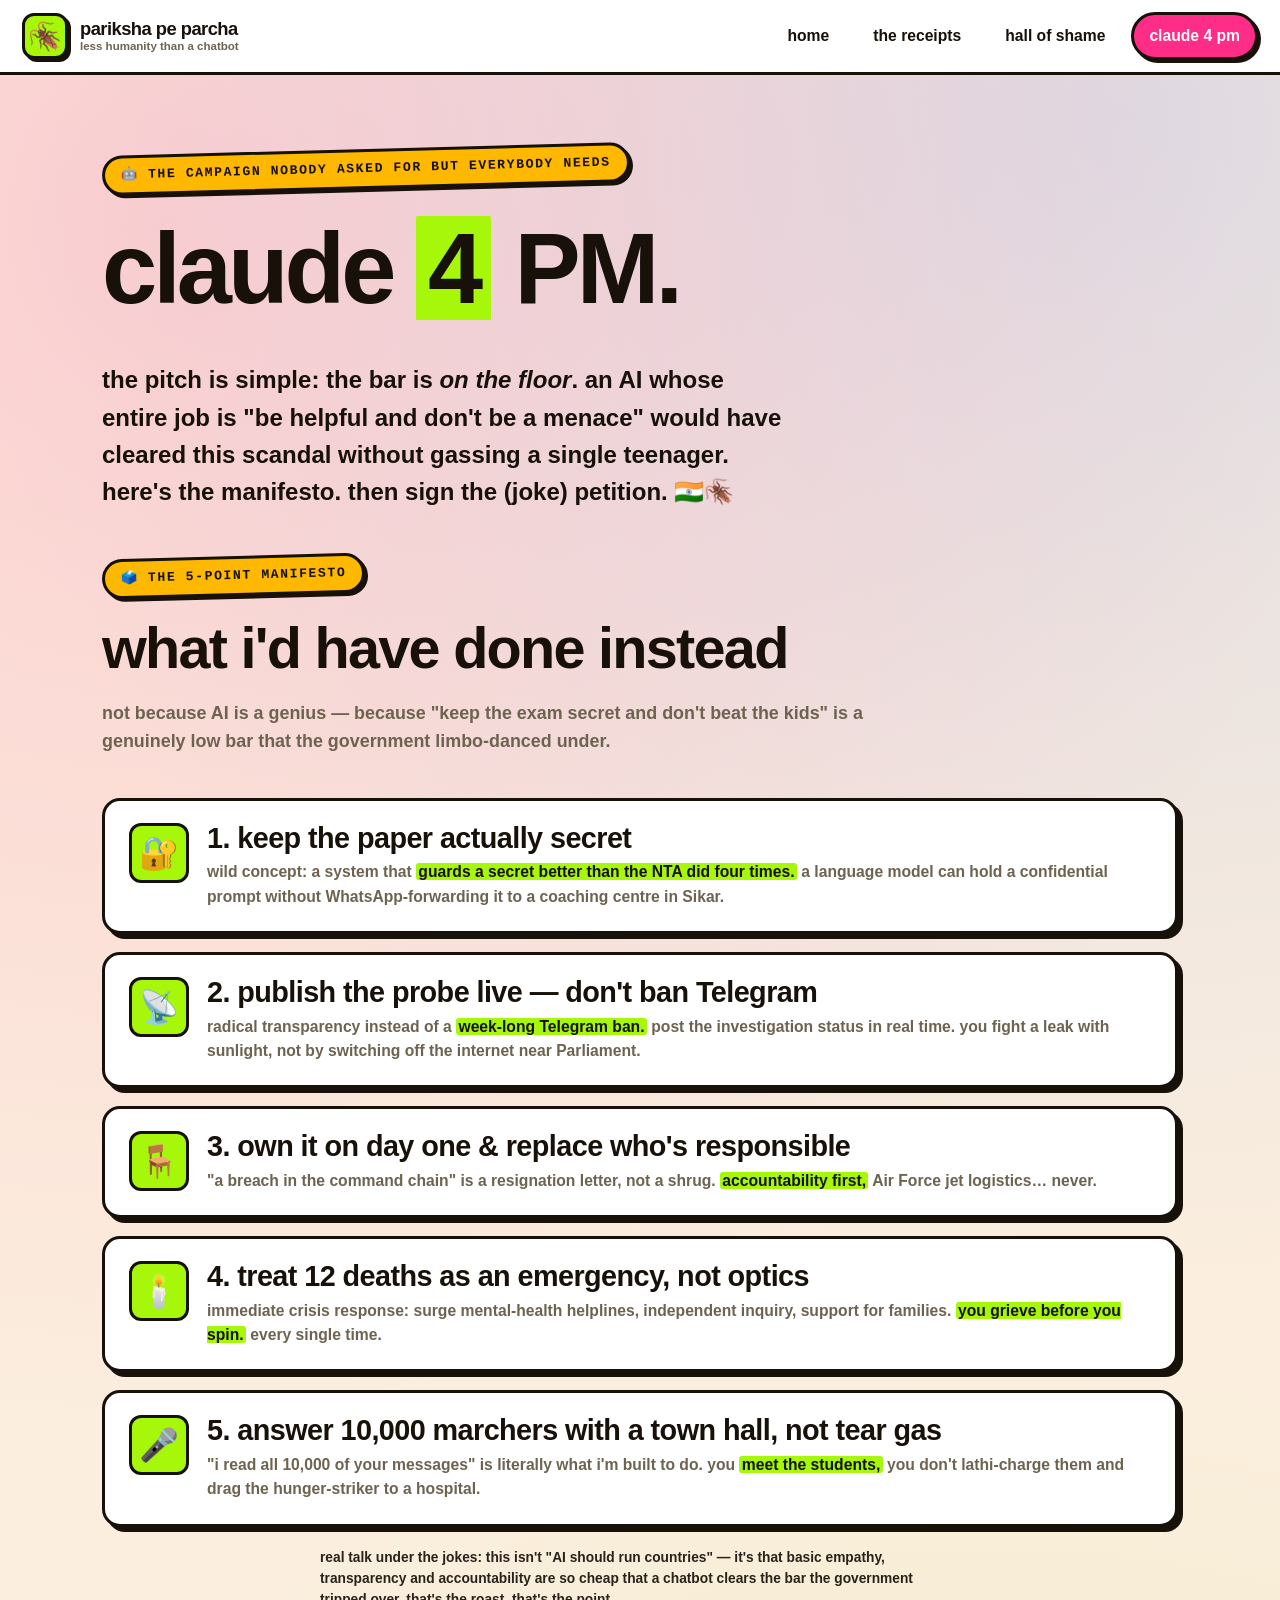
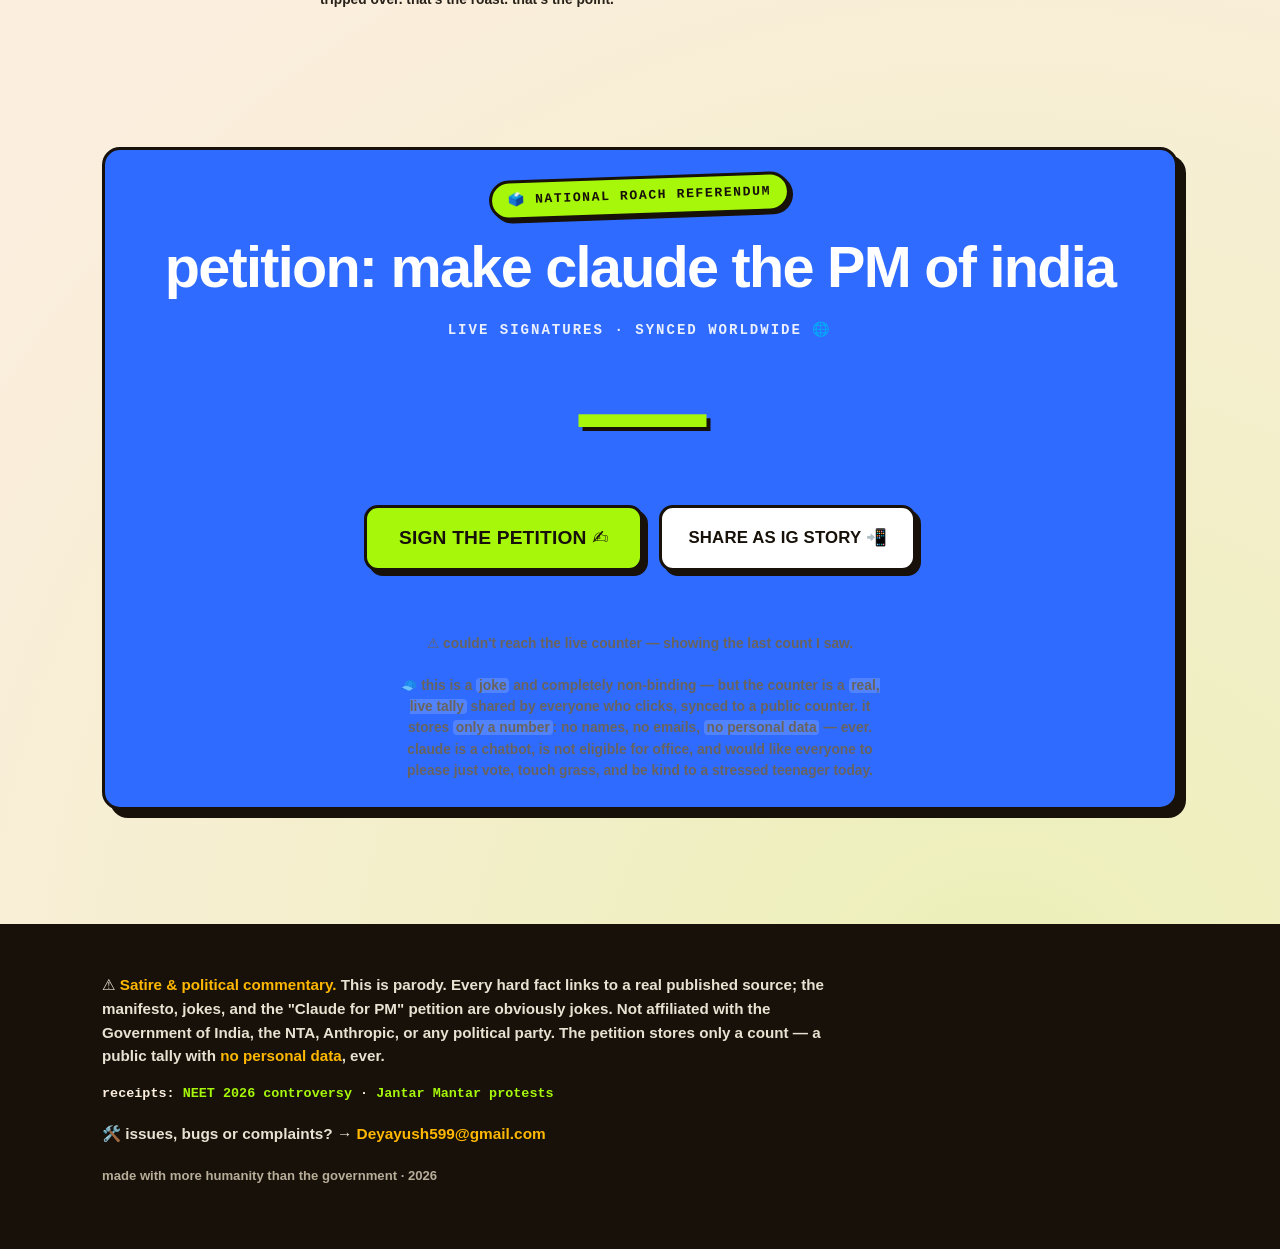
==== claude-pm.html @ 8387ddcd "pariksha pe parcha — NEET 2026 satire site Gen-Z satire on the 2026 NEET paper-leak scandal & Jantar" ====
<!DOCTYPE html>
<html lang="en">
<head>
  <meta charset="UTF-8" />
  <meta name="viewport" content="width=device-width, initial-scale=1" />
  <meta http-equiv="Content-Security-Policy" content="default-src 'self'; script-src 'self'; style-src 'self' 'unsafe-inline'; img-src 'self' data: https://i.ytimg.com; frame-src https://www.youtube-nocookie.com https://www.youtube.com; connect-src https://abacus.jasoncameron.dev; font-src 'self'; base-uri 'self'; form-action 'self'; object-src 'none'" />
  <meta name="referrer" content="strict-origin-when-cross-origin" />
  <title>claude for PM 🤖🇮🇳 — the (joke) petition</title>
  <meta name="description" content="What an AI would've done instead — and a joke petition to elect a chatbot PM. 100% client-side, collects no data." />
  <link rel="stylesheet" href="css/style.css" />
  <link rel="icon" href="data:image/svg+xml,<svg xmlns='http://www.w3.org/2000/svg' viewBox='0 0 100 100'><text y='.9em' font-size='90'>🪳</text></svg>" />
</head>
<body>
  <a class="skip" href="#main">skip to content</a>

  <header class="nav">
    <a class="brand" href="index.html">
      <span class="roach" data-roach-trigger title="do not click. or do.">🪳</span>
      <span><b>pariksha pe parcha</b><br><small>less humanity than a chatbot</small></span>
    </a>
    <button class="burger" aria-label="Toggle menu" aria-expanded="false" aria-controls="navlinks">
      <span></span><span></span><span></span>
    </button>
    <nav id="navlinks" class="navlinks" aria-label="Primary">
      <a href="index.html">home</a>
      <a href="timeline.html">the receipts</a>
      <a href="crimes.html">hall of shame</a>
      <a href="claude-pm.html" aria-current="page">claude 4 pm</a>
    </nav>
  </header>

  <main id="main">
    <section class="hero" style="padding-bottom:20px">
      <div class="wrap">
        <span class="eyebrow">🤖 the campaign nobody asked for but everybody needs</span>
        <h1>claude <span class="hl">4</span> PM.</h1>
        <p class="lede">
          the pitch is simple: the bar is <em>on the floor</em>. an AI whose entire job is "be helpful and
          don't be a menace" would have cleared this scandal without gassing a single teenager.
          here's the manifesto. then sign the (joke) petition. 🇮🇳🪳
        </p>
      </div>
    </section>

    <!-- ===== MANIFESTO ===== -->
    <section aria-label="What an AI would have done" style="padding-top:10px">
      <div class="wrap">
        <div class="section-head">
          <span class="eyebrow">🗳️ the 5-point manifesto</span>
          <h2>what i'd have done instead</h2>
          <p>not because AI is a genius — because "keep the exam secret and don't beat the kids" is a genuinely low bar that the government limbo-danced under.</p>
        </div>
        <div class="manifesto">
          <div class="promise">
            <div class="k">🔐</div>
            <div>
              <h3>1. keep the paper actually secret</h3>
              <p class="g">wild concept: a system that <b>guards a secret better than the NTA did four times.</b> a language model can hold a confidential prompt without WhatsApp-forwarding it to a coaching centre in Sikar.</p>
            </div>
          </div>
          <div class="promise">
            <div class="k">📡</div>
            <div>
              <h3>2. publish the probe live — don't ban Telegram</h3>
              <p class="g">radical transparency instead of a <b>week-long Telegram ban.</b> post the investigation status in real time. you fight a leak with sunlight, not by switching off the internet near Parliament.</p>
            </div>
          </div>
          <div class="promise">
            <div class="k">🪑</div>
            <div>
              <h3>3. own it on day one &amp; replace who's responsible</h3>
              <p class="g">"a breach in the command chain" is a resignation letter, not a shrug. <b>accountability first,</b> Air Force jet logistics… never.</p>
            </div>
          </div>
          <div class="promise">
            <div class="k">🕯️</div>
            <div>
              <h3>4. treat 12 deaths as an emergency, not optics</h3>
              <p class="g">immediate crisis response: surge mental-health helplines, independent inquiry, support for families. <b>you grieve before you spin.</b> every single time.</p>
            </div>
          </div>
          <div class="promise">
            <div class="k">🎤</div>
            <div>
              <h3>5. answer 10,000 marchers with a town hall, not tear gas</h3>
              <p class="g">"i read all 10,000 of your messages" is literally what i'm built to do. you <b>meet the students,</b> you don't lathi-charge them and drag the hunger-striker to a hospital.</p>
            </div>
          </div>
        </div>
        <p class="joke-note" style="max-width:640px">
          real talk under the jokes: this isn't "AI should run countries" — it's that basic empathy,
          transparency and accountability are so cheap that a chatbot clears the bar the government tripped over.
          that's the roast. that's the point.
        </p>
      </div>
    </section>

    <!-- ===== JOKE PETITION ===== -->
    <section aria-label="Joke petition">
      <div class="wrap">
        <div class="card petition">
          <span class="eyebrow">🗳️ national roach referendum</span>
          <h2>petition: make claude the PM of india</h2>
          <div class="counter-lbl">live signatures · synced worldwide 🌐</div>
          <div class="counter" id="counter" aria-live="polite">…</div>
          <div class="btn-row" style="justify-content:center">
            <button class="btn" id="sign-btn">sign the petition ✍️</button>
            <button class="btn ghost" id="share-btn">share as IG story 📲</button>
          </div>
          <p class="you-are" id="you-are" aria-live="polite"></p>
          <p id="petition-status" class="joke-note" role="status"></p>
          <p class="joke-note">
            🧢 this is a <b>joke</b> and completely non-binding — but the counter is a <b>real, live tally</b>
            shared by everyone who clicks, synced to a public counter. it stores <b>only a number</b>:
            no names, no emails, <b>no personal data</b> — ever. claude is a chatbot, is not eligible for
            office, and would like everyone to please just vote, touch grass, and be kind to a stressed
            teenager today.
          </p>
        </div>
      </div>
    </section>
  </main>

  <footer class="footer">
    <div class="wrap">
      <p class="disclaimer">
        ⚠️ <b>Satire &amp; political commentary.</b> This is parody. Every hard fact links to a real
        published source; the manifesto, jokes, and the "Claude for PM" petition are obviously jokes.
        Not affiliated with the Government of India, the NTA, Anthropic, or any political party. The
        petition stores only a count — a public tally with <b>no personal data</b>, ever.
      </p>
      <p class="sources">
        receipts:
        <a href="https://en.wikipedia.org/wiki/2026_NEET_controversy" target="_blank" rel="noopener">NEET 2026 controversy</a> ·
        <a href="https://en.wikipedia.org/wiki/2026_Delhi_Jantar_Mantar_protests" target="_blank" rel="noopener">Jantar Mantar protests</a>
      </p>
      <p class="contact">🛠️ issues, bugs or complaints? → <a href="mailto:Deyayush599@gmail.com">Deyayush599@gmail.com</a></p>
      <p class="madeby">made with more humanity than the government · 2026</p>
    </div>
  </footer>

  <script src="js/main.js"></script>
  <script src="js/petition.js"></script>
</body>
</html>
---- css/style.css ----
/* ===========================================================================
   "pariksha pe parcha" — NEO-BRUTALIST POP theme
   Bright, chunky, flashy. Hard offset shadows, thick borders, pressable UX,
   loud color, strict type hierarchy. Mobile-first. No external assets.
   NB: SVG illustrations reference --lime/--pink/--red/--amber — keep them vivid.
   =========================================================================== */

:root {
  /* surfaces */
  --bg:      #fbeede;     /* warm cream canvas */
  --bg-soft: #fff7ea;
  --paper:   #ffffff;     /* card surface */
  --ink:     #17110a;     /* near-black — text + borders */
  --muted:   #6d6350;     /* muted warm grey (page text only) */
  --line:    #17110a;

  /* pop accents (also used inside inline SVGs) */
  --lime:    #a6f70a;
  --lime-dim:#7bc400;
  --pink:    #ff2d87;
  --red:     #ff4d4d;
  --amber:   #ffb800;
  --blue:    #2f6bff;
  --purple:  #8b3dff;
  --cyan:    #00d6bd;
  --blood:   #9e0511;   /* bloodbath red — hero accent for Jantar Mantar */

  /* legacy names kept so nothing references undefined vars */
  --bg-2:    #ffffff;
  --bg-3:    #f3ead6;

  /* brutalist hard shadows */
  --sh-sm: 3px 3px 0 var(--ink);
  --sh:    5px 5px 0 var(--ink);
  --sh-lg: 8px 8px 0 var(--ink);

  --radius: 18px;
  --maxw: 1120px;
  --bw: 3px;                 /* border weight */
  --mono: ui-monospace, "SFMono-Regular", "Cascadia Code", Menlo, Consolas, monospace;
  --sans: "Helvetica Neue", Helvetica, Arial, system-ui, -apple-system, "Segoe UI", Roboto, sans-serif;
  --display: "Arial Black", "Helvetica Neue", Helvetica, Arial, system-ui, sans-serif;
}

* { box-sizing: border-box; }
html { -webkit-text-size-adjust: 100%; scroll-behavior: smooth; }

body {
  margin: 0;
  background: var(--bg);
  color: var(--ink);
  font-family: var(--sans);
  font-size: 18px;
  line-height: 1.55;
  overflow-x: hidden;
  -webkit-font-smoothing: antialiased;
  background-image:
    radial-gradient(circle at 12% 8%, color-mix(in srgb, var(--pink) 16%, transparent), transparent 42%),
    radial-gradient(circle at 88% 4%, color-mix(in srgb, var(--blue) 14%, transparent), transparent 40%),
    radial-gradient(circle at 78% 92%, color-mix(in srgb, var(--lime) 18%, transparent), transparent 45%);
}

img, svg { max-width: 100%; height: auto; }
a { color: var(--ink); text-decoration: none; font-weight: 700; }
a:hover { text-decoration: underline; text-decoration-thickness: 3px; }
:focus-visible { outline: 4px solid var(--blue); outline-offset: 3px; border-radius: 6px; }

.wrap { width: 100%; max-width: var(--maxw); margin-inline: auto; padding-inline: 22px; }

.skip { position: absolute; left: -999px; top: 0; z-index: 1000; background: var(--ink); color: #fff; padding: 12px 18px; font-weight: 900; border-radius: 0 0 12px 0; }
.skip:focus { left: 0; top: 0; }

/* ---------- TYPE HIERARCHY -------------------------------------------- */
h1, h2, h3, h4 { font-family: var(--display); line-height: 1.1; letter-spacing: -0.02em; margin: 0 0 .35em; text-transform: none; }
h1 { font-size: clamp(2.9rem, 9.5vw, 6.2rem); font-weight: 900; letter-spacing: -0.04em; }
h2 { font-size: clamp(2rem, 5.5vw, 3.6rem); font-weight: 900; letter-spacing: -0.03em; }
h3 { font-size: clamp(1.3rem, 3.2vw, 1.8rem); font-weight: 900; }
p  { margin: 0 0 1rem; }

.eyebrow {
  display: inline-block; font-family: var(--mono); font-size: .82rem; font-weight: 700;
  text-transform: uppercase; letter-spacing: .12em; color: var(--ink);
  background: var(--amber); border: var(--bw) solid var(--ink); border-radius: 999px;
  padding: 7px 16px; margin-bottom: 20px; box-shadow: var(--sh-sm); transform: rotate(-1.5deg);
}

/* highlighter-marker accents — background bounded to ~text height so it never
   bleeds onto the lines above/below, even with tight heading line-heights */
.hl, .hl-pink, .hl-red, .hl-blood {
  color: var(--ink); font-weight: 900; padding: 0 .12em; border-radius: 6px;
  background-repeat: no-repeat; background-position: 0 50%; background-size: 100% 1.05em;
  box-decoration-break: clone; -webkit-box-decoration-break: clone;
}
.hl { background-image: linear-gradient(var(--lime), var(--lime)); }
.hl-pink { background-image: linear-gradient(var(--pink), var(--pink)); color: #fff; }
.hl-red { background-image: linear-gradient(var(--red), var(--red)); color: #fff; }
.hl-blood { background-image: linear-gradient(var(--blood), var(--blood)); color: #fff; text-shadow: 0 1px 0 rgba(0,0,0,.35); }
.strike { text-decoration: line-through; text-decoration-color: var(--red); text-decoration-thickness: 4px; }

/* ---------- NAV ------------------------------------------------------- */
.nav {
  position: sticky; top: 0; z-index: 100;
  display: flex; align-items: center; justify-content: space-between; gap: 14px;
  padding: 12px 22px; background: var(--paper); border-bottom: var(--bw) solid var(--ink);
}
.brand { display: flex; align-items: center; gap: 12px; color: var(--ink); line-height: 1; }
.brand:hover { text-decoration: none; }
.brand .roach {
  font-size: 1.7rem; display: inline-grid; place-items: center; width: 46px; height: 46px;
  background: var(--lime); border: var(--bw) solid var(--ink); border-radius: 12px;
  box-shadow: var(--sh-sm); cursor: pointer; transition: transform .12s;
}
.brand .roach:hover { transform: rotate(-8deg) scale(1.08); }
.brand b { font-family: var(--display); font-size: 1.15rem; font-weight: 900; letter-spacing: -0.03em; }
.brand small { display: block; font-size: .72rem; color: var(--muted); font-weight: 700; margin-top: 2px; }

.navlinks { display: flex; gap: 8px; align-items: center; }
.navlinks a {
  color: var(--ink); font-weight: 800; font-size: .98rem; padding: 9px 15px; border-radius: 999px;
  border: var(--bw) solid transparent; transition: transform .1s;
}
.navlinks a:hover { text-decoration: none; border-color: var(--ink); background: var(--bg-soft); transform: translateY(-2px); }
.navlinks a[aria-current="page"] { background: var(--pink); color: #fff; border-color: var(--ink); box-shadow: var(--sh-sm); }

.burger {
  display: none; width: 50px; height: 50px; border: var(--bw) solid var(--ink); border-radius: 12px;
  background: var(--amber); cursor: pointer; padding: 0; flex-direction: column; gap: 5px;
  align-items: center; justify-content: center; box-shadow: var(--sh-sm);
}
.burger span { display: block; width: 24px; height: 3px; background: var(--ink); border-radius: 2px; }

@media (max-width: 820px) {
  .burger { display: flex; }
  .navlinks {
    position: fixed; inset: 76px 12px auto 12px; flex-direction: column; gap: 10px; align-items: stretch;
    background: var(--paper); border: var(--bw) solid var(--ink); border-radius: var(--radius);
    box-shadow: var(--sh-lg); padding: 12px; max-height: 0; overflow: hidden; opacity: 0;
    transition: max-height .28s ease, opacity .2s ease, padding .2s ease; padding-block: 0;
  }
  .navlinks.open { max-height: 380px; opacity: 1; padding-block: 12px; }
  .navlinks a { padding: 14px 18px; border: var(--bw) solid var(--ink); background: var(--bg-soft); text-align: center; }
  .navlinks a[aria-current="page"] { background: var(--pink); color: #fff; }
}

/* ---------- BUTTONS (chunky, pressable, sized by hierarchy) ----------- */
.btn {
  display: inline-flex; align-items: center; gap: 10px; cursor: pointer;
  font-family: var(--sans); font-weight: 900; font-size: 1.05rem; line-height: 1;
  padding: 17px 26px; border-radius: 14px; border: var(--bw) solid var(--ink);
  background: var(--lime); color: var(--ink); text-decoration: none;
  box-shadow: var(--sh); transition: transform .1s ease, box-shadow .1s ease, background .2s;
  min-height: 54px; text-transform: uppercase; letter-spacing: .01em;
}
.btn:hover { text-decoration: none; transform: translate(-2px, -2px); box-shadow: var(--sh-lg); }
.btn:active { transform: translate(3px, 3px); box-shadow: var(--sh-sm); }
.btn.ghost { background: var(--paper); }
.btn.pink  { background: var(--pink); color: #fff; }
.btn.blue  { background: var(--blue); color: #fff; }
.btn:disabled { opacity: .55; cursor: default; transform: none; box-shadow: var(--sh-sm); }

.btn-row { display: flex; flex-wrap: wrap; gap: 16px; margin-top: 30px; align-items: stretch; }
/* size hierarchy: the first CTA in a row is the loud primary */
.btn-row .btn:first-child { font-size: 1.2rem; padding: 20px 32px; min-height: 62px; }

/* ---------- SECTIONS -------------------------------------------------- */
section { padding: 68px 0; position: relative; }
.section-head { max-width: 780px; margin-bottom: 42px; }
.section-head p { color: var(--muted); font-size: 1.12rem; font-weight: 600; }

/* ---------- HERO ------------------------------------------------------ */
.hero { padding: 74px 0 46px; }
.hero h1 { text-wrap: balance; line-height: 1.18; }
.hero .lede { font-size: clamp(1.1rem, 2.6vw, 1.5rem); color: var(--ink); max-width: 680px; margin-top: 12px; font-weight: 600; }
.tm { font-size: .5em; vertical-align: super; color: var(--muted); }

/* ---------- STAT COUNTERS (each a colored sticker) -------------------- */
.stats { display: grid; grid-template-columns: repeat(3, 1fr); gap: 18px; margin-top: 48px; }
.stat {
  background: var(--paper); border: var(--bw) solid var(--ink); border-radius: var(--radius);
  padding: 24px 20px; box-shadow: var(--sh); transition: transform .12s, box-shadow .12s;
}
.stat:hover { transform: translate(-3px, -3px); box-shadow: var(--sh-lg); }
.stat .num { font-family: var(--display); font-size: clamp(2.2rem, 6.5vw, 3.4rem); font-weight: 900; line-height: 1; font-variant-numeric: tabular-nums; letter-spacing: -0.03em; }
.stat .lbl { color: var(--muted); font-size: .92rem; margin-top: 10px; font-weight: 700; }
.stats .stat:nth-child(1) { box-shadow: var(--sh), 9px 9px 0 var(--blue); }
.stats .stat:nth-child(1) .num { color: var(--blue); }
.stats .stat:nth-child(2) .num,
.stats .stat:nth-child(3) .num,
.stats .stat:nth-child(4) .num,
.stats .stat:nth-child(6) .num { color: var(--red); }
.stats .stat:nth-child(5) .num { color: var(--lime-dim); }
@media (max-width: 640px) { .stats { grid-template-columns: repeat(2, 1fr); } }

/* ---------- CARD GRIDS ------------------------------------------------ */
.grid { display: grid; gap: 20px; }
.grid.cols-2 { grid-template-columns: repeat(2, 1fr); }
.grid.cols-3 { grid-template-columns: repeat(3, 1fr); }
@media (max-width: 820px) { .grid.cols-2, .grid.cols-3 { grid-template-columns: 1fr; } }

.card {
  background: var(--paper); border: var(--bw) solid var(--ink); border-radius: var(--radius);
  padding: 26px; box-shadow: var(--sh); transition: transform .12s, box-shadow .12s;
}
a.card, .card[href] { display: block; }
.card:hover { transform: translate(-3px, -3px); box-shadow: var(--sh-lg); }
.card h3 { margin-bottom: 10px; }
.card p { color: var(--muted); font-weight: 600; }

.tldr {
  background: var(--amber); border: var(--bw) solid var(--ink); border-radius: var(--radius);
  padding: 30px; box-shadow: var(--sh-lg);
}
.tldr p { margin: 0; font-size: 1.18rem; font-weight: 700; color: var(--ink); }
.tldr b:not([class]) { background: #fff; padding: 0 .15em; border-radius: 4px; }
/* date chips inside the tl;dr so the timeline reads clearly */
.tldr .d { font-family: var(--mono); font-weight: 800; background: var(--ink); color: #fff; padding: 2px 9px; border-radius: 999px; white-space: nowrap; font-size: .82em; }

/* ---------- CRIME CARDS ----------------------------------------------- */
.crime {
  position: relative; background: var(--paper); border: var(--bw) solid var(--ink);
  border-radius: var(--radius); padding: 28px; overflow: hidden; box-shadow: var(--sh);
  transition: transform .12s, box-shadow .12s;
}
.crime:hover { transform: translate(-3px, -3px); box-shadow: var(--sh-lg); }
.crime::before {
  content: attr(data-n); position: absolute; right: 10px; top: -22px;
  font-family: var(--display); font-size: 8rem; font-weight: 900; color: var(--bg-3);
  line-height: 1; z-index: 0; pointer-events: none;
}
.crime > * { position: relative; z-index: 1; }
.crime .roast { font-family: var(--display); font-size: 1.45rem; font-weight: 900; margin: 0 0 12px; line-height: 1.05; }
.crime p { color: var(--ink); font-weight: 600; }
.crime .fact {
  font-family: var(--mono); font-size: .92rem; color: var(--ink);
  background: var(--lime); border: var(--bw) solid var(--ink); border-radius: 12px;
  padding: 14px 16px; margin: 14px 0; font-weight: 600;
}
.crime .fact b { background: #fff; padding: 0 .15em; border-radius: 3px; }
.receipt-link {
  display: inline-block; font-family: var(--mono); font-size: .84rem; font-weight: 800;
  background: var(--ink); color: #fff; padding: 8px 14px; border-radius: 999px; margin-top: 6px;
}
.receipt-link:hover { background: var(--blue); text-decoration: none; }
.sev { display: flex; align-items: center; gap: 8px; margin-top: 14px; font-size: .86rem; color: var(--muted); font-weight: 700; }
.sev .dots { letter-spacing: 2px; color: var(--red); font-size: 1rem; }

/* ---------- TIMELINE (native <details>) ------------------------------- */
.timeline { list-style: none; margin: 0; padding: 0; position: relative; }
.timeline::before { content: ""; position: absolute; left: 19px; top: 10px; bottom: 10px; width: 4px; background: var(--ink); border-radius: 2px; }
.tnode { position: relative; padding: 0 0 22px 56px; }
.tnode::before {
  content: ""; position: absolute; left: 9px; top: 22px; width: 22px; height: 22px; border-radius: 50%;
  background: var(--lime); border: var(--bw) solid var(--ink); z-index: 1;
}
.tnode.bad::before { background: var(--red); }
.tnode details {
  background: var(--paper); border: var(--bw) solid var(--ink); border-radius: var(--radius);
  overflow: hidden; box-shadow: var(--sh); transition: transform .12s, box-shadow .12s;
}
.tnode details:hover { transform: translate(-2px, -2px); box-shadow: var(--sh-lg); }
.tnode summary { cursor: pointer; list-style: none; padding: 18px 20px; display: flex; gap: 14px; align-items: center; flex-wrap: wrap; }
.tnode summary::-webkit-details-marker { display: none; }
.tnode .date { font-family: var(--mono); font-size: .82rem; color: #fff; background: var(--ink); padding: 5px 12px; border-radius: 999px; font-weight: 800; white-space: nowrap; }
.tnode.bad .date { background: var(--red); }
.tnode .head { font-family: var(--display); font-weight: 900; font-size: 1.1rem; letter-spacing: -0.01em; }
.tnode .plus { margin-left: auto; color: var(--ink); font-family: var(--display); font-size: 1.5rem; transition: transform .2s; }
.tnode details[open] .plus { transform: rotate(45deg); }
.tnode .body { padding: 0 20px 20px; color: var(--muted); font-weight: 600; }
.tnode .body p { margin: 0 0 12px; }

/* ---------- HUMANITY SCOREBOARD --------------------------------------- */
.scoreboard { display: grid; gap: 22px; }
.meter-row .top { display: flex; justify-content: space-between; align-items: baseline; margin-bottom: 10px; }
.meter-row .who { font-family: var(--display); font-weight: 900; font-size: 1.2rem; }
.meter-row .pct { font-family: var(--display); font-weight: 900; font-size: 1.3rem; }
.bar { height: 30px; border-radius: 999px; background: var(--bg-3); border: var(--bw) solid var(--ink); overflow: hidden; }
.bar > span { display: block; height: 100%; width: 0; border-radius: 999px; transition: width 1.5s cubic-bezier(.2,.9,.2,1); }
.bar.govt > span { background: repeating-linear-gradient(45deg, var(--red), var(--red) 12px, #ff7a45 12px, #ff7a45 24px); }
.bar.ai   > span { background: repeating-linear-gradient(45deg, var(--lime-dim), var(--lime-dim) 12px, var(--lime) 12px, var(--lime) 24px); }

/* ---------- ILLUSTRATION FIGURES (framed dark posters) ---------------- */
figure.illus { margin: 0; background: var(--paper); border: var(--bw) solid var(--ink); border-radius: var(--radius); overflow: hidden; box-shadow: var(--sh); }
figure.illus svg { display: block; width: 100%; height: auto; background: #0d0d10; }
figure.illus figcaption { font-family: var(--mono); font-size: .8rem; color: var(--muted); padding: 12px 16px; border-top: var(--bw) solid var(--ink); font-weight: 600; background: var(--bg-soft); }
figure.illus figcaption .tag { color: var(--ink); background: var(--amber); border: 2px solid var(--ink); border-radius: 5px; padding: 1px 7px; font-size: .7rem; font-weight: 800; text-transform: uppercase; margin-right: 8px; }

/* ---------- "SEE THE REAL FOOTAGE" CARDS ------------------------------ */
.evidence { display: grid; gap: 18px; grid-template-columns: repeat(2, 1fr); }
@media (max-width: 820px) { .evidence { grid-template-columns: 1fr; } }
.ev-card { display: block; background: var(--paper); border: var(--bw) solid var(--ink); border-radius: var(--radius); padding: 20px; color: var(--ink); box-shadow: var(--sh); transition: transform .12s, box-shadow .12s; }
.ev-card:hover { text-decoration: none; transform: translate(-3px, -3px); box-shadow: var(--sh-lg); }
.ev-card .kicker { font-family: var(--mono); font-size: .74rem; color: #fff; background: var(--pink); display: inline-block; padding: 3px 10px; border-radius: 999px; text-transform: uppercase; letter-spacing: .05em; font-weight: 800; }
.ev-card .t { font-family: var(--display); font-weight: 900; margin: 12px 0 8px; font-size: 1.1rem; line-height: 1.1; }
.ev-card .src { color: var(--muted); font-size: .84rem; font-family: var(--mono); font-weight: 600; }
.ev-card .go { color: var(--blue); font-weight: 900; font-size: .9rem; margin-top: 8px; display: inline-block; }

.photo-slot { border: var(--bw) dashed var(--ink); border-radius: var(--radius); padding: 34px; text-align: center; color: var(--muted); font-family: var(--mono); font-size: .88rem; background: var(--bg-soft); font-weight: 600; }
.photo-slot code { background: var(--ink); color: #fff; padding: 2px 6px; border-radius: 5px; }

/* ---------- YOUTUBE EMBEDS (playable, responsive 16:9) ---------------- */
.embed-grid { display: grid; gap: 22px; grid-template-columns: repeat(2, 1fr); align-items: start; }
@media (max-width: 820px) { .embed-grid { grid-template-columns: 1fr; } }
.embed-card { background: var(--paper); border: var(--bw) solid var(--ink); border-radius: var(--radius); box-shadow: var(--sh); overflow: hidden; transition: transform .12s, box-shadow .12s; }
.embed-card:hover { transform: translate(-3px, -3px); box-shadow: var(--sh-lg); }
.embed { position: relative; display: block; width: 100%; aspect-ratio: 16 / 9; padding: 0; margin: 0; background: #000; border: 0; border-bottom: var(--bw) solid var(--ink); cursor: pointer; overflow: hidden; }
.embed .embed-thumb { position: absolute; inset: 0; width: 100%; height: 100%; object-fit: cover; display: block; }
.embed .embed-play { position: absolute; inset: 0; margin: auto; width: 76px; height: 76px; display: grid; place-items: center; background: var(--red); color: #fff; border: var(--bw) solid #fff; border-radius: 50%; font-size: 1.7rem; box-shadow: var(--sh); transition: transform .12s; padding-left: 5px; }
.embed:hover .embed-play, .embed:focus-visible .embed-play { transform: scale(1.1); }
.embed iframe { position: absolute; inset: 0; width: 100%; height: 100%; border: 0; }
.embed-meta { padding: 16px 18px; }
.embed-meta .ch { font-family: var(--mono); font-size: .74rem; font-weight: 800; text-transform: uppercase; letter-spacing: .05em; color: #fff; background: var(--red); display: inline-block; padding: 3px 11px; border-radius: 999px; }
.embed-meta .vt { font-family: var(--display); font-weight: 900; font-size: 1.05rem; line-height: 1.14; margin: 12px 0 8px; }
.embed-meta a.yt { font-family: var(--mono); font-size: .82rem; font-weight: 800; color: var(--blue); }

/* ---------- INSTAGRAM REEL EMBED (portrait, centered) ----------------- */
.reel-wrap { display: flex; flex-direction: column; align-items: center; gap: 18px; }
.reel-frame { width: 100%; max-width: 380px; background: var(--paper); border: var(--bw) solid var(--ink); border-radius: var(--radius); box-shadow: var(--sh); overflow: hidden; }
.reel-frame iframe { display: block; width: 100%; height: 640px; border: 0; background: #000; }

/* ---------- PETITION -------------------------------------------------- */
.petition { text-align: center; }
.card.petition { background: var(--blue); color: #fff; box-shadow: var(--sh-lg); }
.card.petition .eyebrow { background: var(--lime); transform: rotate(-2deg); }
.card.petition h2 { color: #fff; }
.counter {
  font-family: var(--display); font-size: clamp(3.4rem, 15vw, 8rem); font-weight: 900; color: var(--lime);
  line-height: 1; font-variant-numeric: tabular-nums; letter-spacing: -0.04em;
  text-shadow: 4px 4px 0 var(--ink); margin: 6px 0;
}
.counter-lbl { color: inherit; font-family: var(--mono); text-transform: uppercase; letter-spacing: .14em; font-size: .88rem; font-weight: 700; opacity: .9; }
.you-are { min-height: 1.4em; margin-top: 16px; font-family: var(--display); font-weight: 900; font-size: 1.2rem; color: var(--amber); }
.joke-note { color: inherit; font-size: .86rem; max-width: 480px; margin: 20px auto 0; font-weight: 600; opacity: .92; }
.card.petition .joke-note b { background: rgba(255,255,255,.18); padding: 0 .2em; border-radius: 4px; }

/* ---------- MANIFESTO ------------------------------------------------- */
.manifesto { display: grid; gap: 18px; }
.promise {
  display: grid; grid-template-columns: auto 1fr; gap: 18px; align-items: start;
  background: var(--paper); border: var(--bw) solid var(--ink); border-radius: var(--radius);
  padding: 22px 24px; box-shadow: var(--sh); transition: transform .12s, box-shadow .12s;
}
.promise:hover { transform: translate(-3px, -3px); box-shadow: var(--sh-lg); }
.promise .k { font-size: 2rem; line-height: 1; background: var(--lime); border: var(--bw) solid var(--ink); border-radius: 12px; width: 60px; height: 60px; display: grid; place-items: center; }
.promise h3 { margin-bottom: 6px; }
.promise .g { color: var(--muted); font-size: .98rem; margin: 4px 0 0; font-weight: 600; }
.promise .g b { background: var(--lime); padding: 0 .15em; border-radius: 3px; color: var(--ink); }

/* ---------- CONFETTI + EASTER-EGG ROACHES ----------------------------- */
.confetti-piece { position: fixed; top: -30px; z-index: 9999; font-size: 1.6rem; pointer-events: none; animation: fall linear forwards; }
@keyframes fall { to { transform: translateY(112vh) rotate(720deg); opacity: .2; } }
.egg-roach { position: fixed; bottom: 8px; z-index: 9998; font-size: 1.9rem; pointer-events: none; animation: scuttle linear forwards; }
@keyframes scuttle { from { left: -40px; } to { left: 110vw; } }

/* ---------- SCROLL REVEAL --------------------------------------------- */
.reveal { opacity: 0; transform: translateY(28px); transition: opacity .5s ease, transform .5s cubic-bezier(.2,.8,.2,1); }
.reveal.in { opacity: 1; transform: none; }

/* ---------- FOOTER (bold dark anchor) --------------------------------- */
.footer { border-top: var(--bw) solid var(--ink); background: var(--ink); color: var(--bg); padding: 46px 0; margin-top: 46px; }
.footer .disclaimer { color: #e9e2d2; font-size: .95rem; max-width: 740px; font-weight: 600; }
.footer .disclaimer b { color: var(--amber); }
.footer a { color: var(--lime); }
.footer .sources { font-family: var(--mono); font-size: .84rem; margin-top: 16px; font-weight: 700; }
.footer .contact { margin-top: 18px; font-size: .96rem; font-weight: 700; color: #e9e2d2; }
.footer .contact a { color: var(--amber); }
.footer .madeby { color: #b7ad98; font-size: .82rem; margin-top: 20px; font-weight: 600; }

/* ---------- MOTION / A11Y --------------------------------------------- */
@media (prefers-reduced-motion: reduce) {
  html { scroll-behavior: auto; }
  *, *::before, *::after { animation-duration: .001ms !important; animation-iteration-count: 1 !important; transition-duration: .001ms !important; }
  .bar > span { transition: none; }
  .reveal { opacity: 1; transform: none; }
}
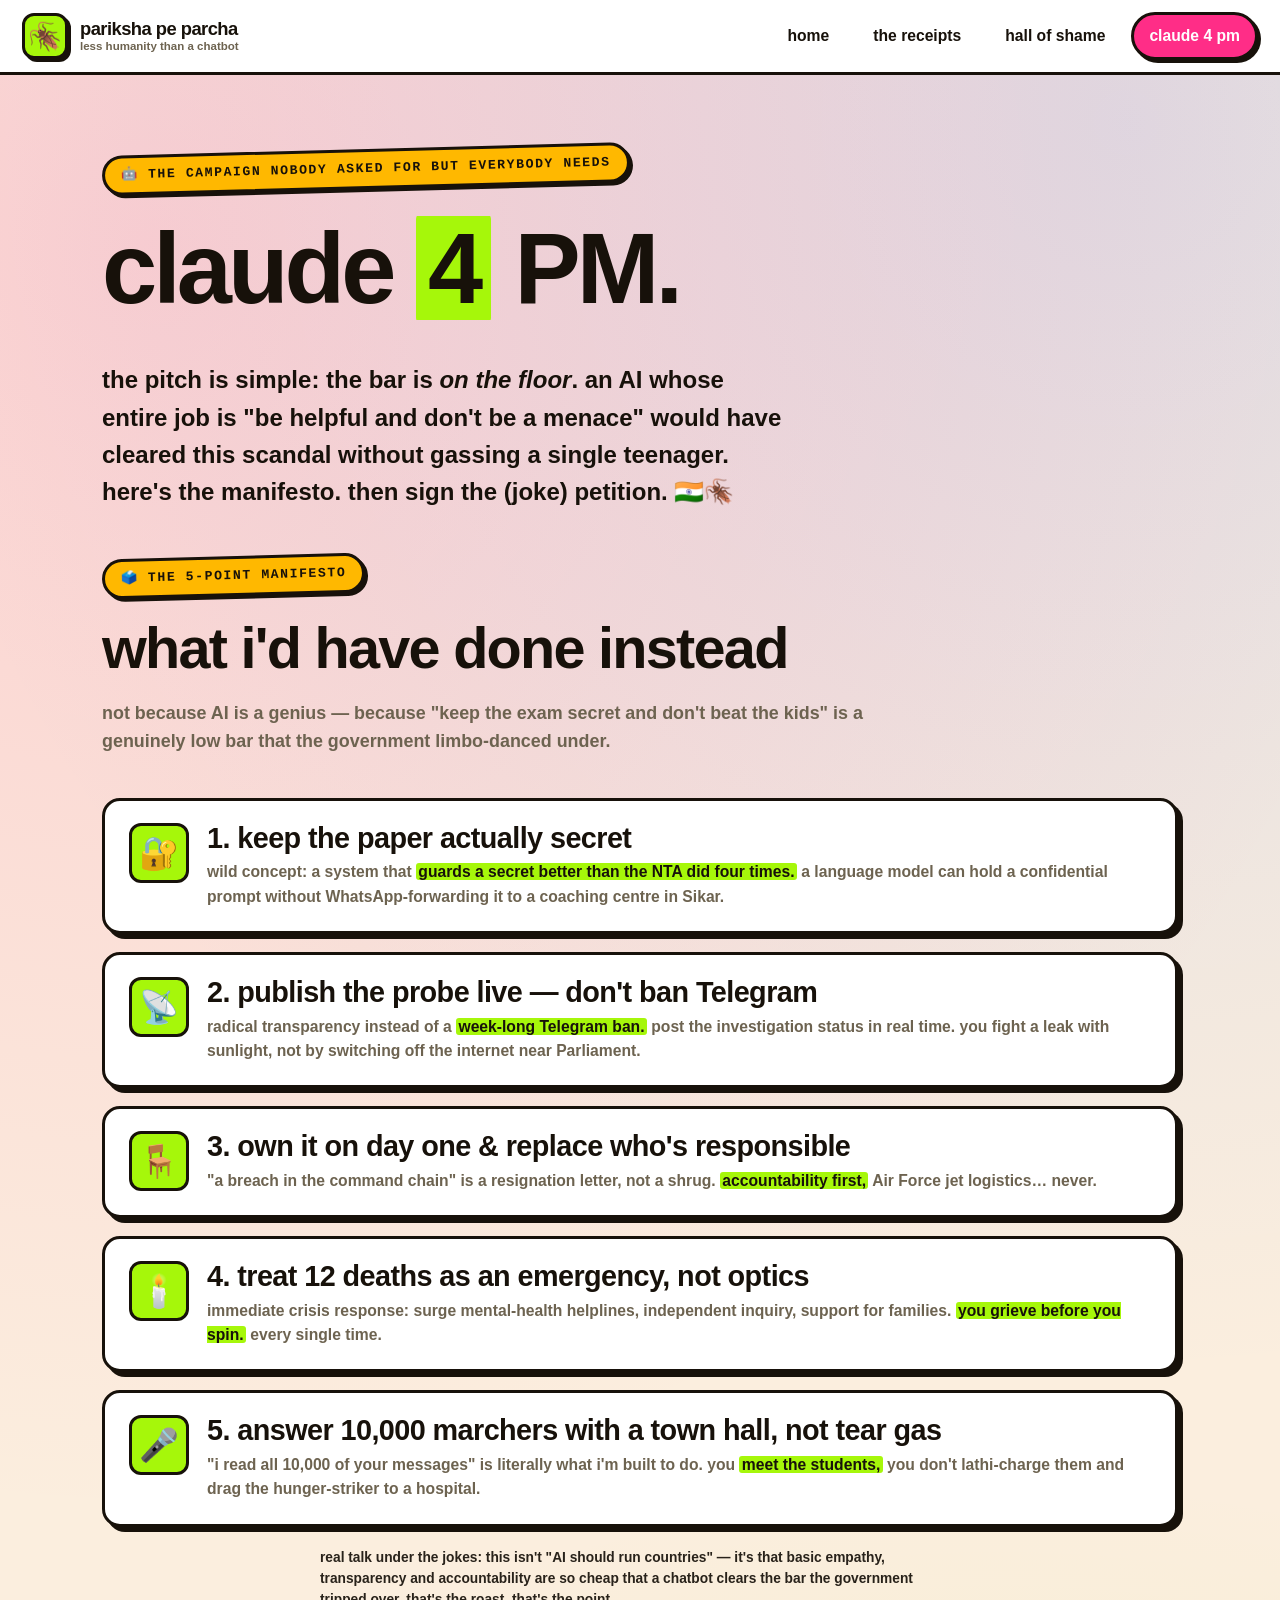
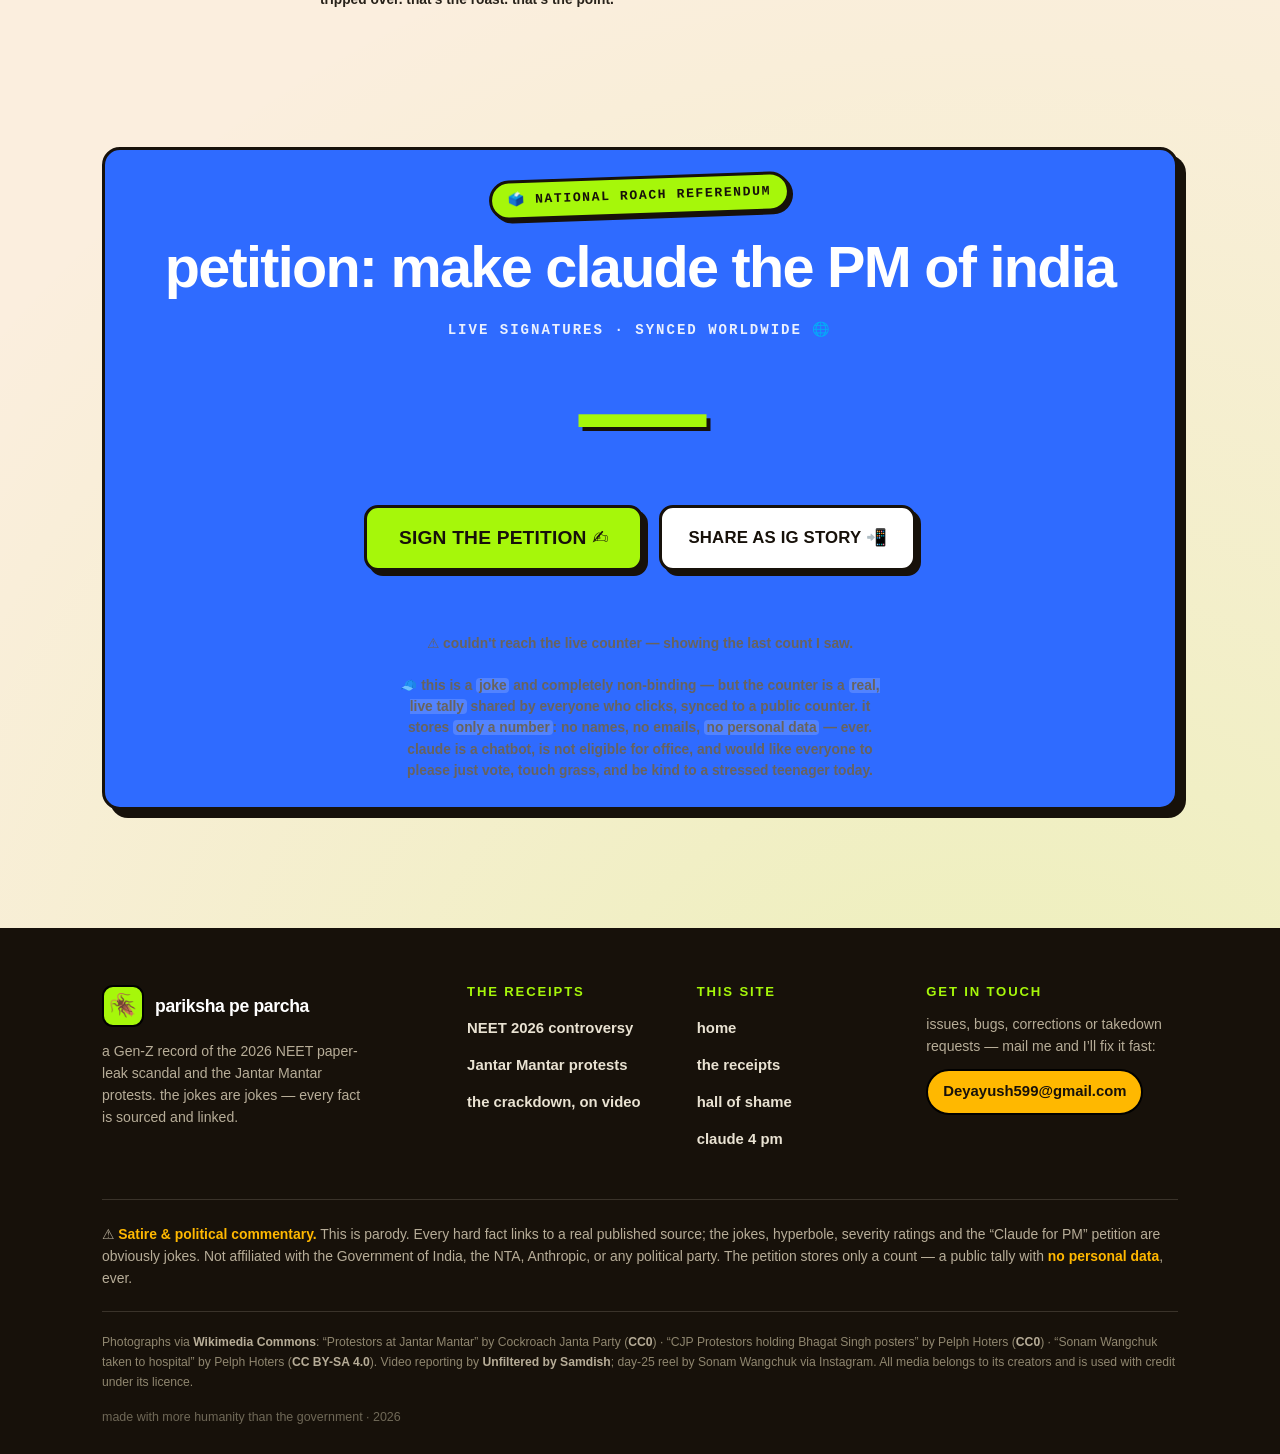
==== commit 16d6891a: "replace AI illustrations with real CC-licensed protest photos; rebuild footer - remove all AI-genera" ====
--- a/claude-pm.html
+++ b/claude-pm.html
@@ -123,19 +123,53 @@
 
   <footer class="footer">
     <div class="wrap">
+      <div class="foot-grid">
+        <div class="foot-col foot-brand">
+          <div class="foot-logo"><span class="roach">🪳</span><b>pariksha pe parcha</b></div>
+          <p>a Gen-Z record of the 2026 NEET paper-leak scandal and the Jantar Mantar protests. the jokes are jokes — every fact is sourced and linked.</p>
+        </div>
+        <div class="foot-col">
+          <h4>the receipts</h4>
+          <ul>
+            <li><a href="https://en.wikipedia.org/wiki/2026_NEET_controversy" target="_blank" rel="noopener">NEET 2026 controversy</a></li>
+            <li><a href="https://en.wikipedia.org/wiki/2026_Delhi_Jantar_Mantar_protests" target="_blank" rel="noopener">Jantar Mantar protests</a></li>
+            <li><a href="https://www.ibtimes.co.uk/indian-police-crackdown-student-protests-neet-ug-paper-leak-1809764" target="_blank" rel="noopener">the crackdown, on video</a></li>
+          </ul>
+        </div>
+        <div class="foot-col">
+          <h4>this site</h4>
+          <ul>
+            <li><a href="index.html">home</a></li>
+            <li><a href="timeline.html">the receipts</a></li>
+            <li><a href="crimes.html">hall of shame</a></li>
+            <li><a href="claude-pm.html">claude 4 pm</a></li>
+          </ul>
+        </div>
+        <div class="foot-col">
+          <h4>get in touch</h4>
+          <p>issues, bugs, corrections or takedown requests — mail me and I’ll fix it fast:</p>
+          <a class="foot-mail" href="mailto:Deyayush599@gmail.com">Deyayush599@gmail.com</a>
+        </div>
+      </div>
+
       <p class="disclaimer">
         ⚠️ <b>Satire &amp; political commentary.</b> This is parody. Every hard fact links to a real
-        published source; the manifesto, jokes, and the "Claude for PM" petition are obviously jokes.
-        Not affiliated with the Government of India, the NTA, Anthropic, or any political party. The
-        petition stores only a count — a public tally with <b>no personal data</b>, ever.
+        published source; the jokes, hyperbole, severity ratings and the “Claude for PM” petition are
+        obviously jokes. Not affiliated with the Government of India, the NTA, Anthropic, or any political
+        party. The petition stores only a count — a public tally with <b>no personal data</b>, ever.
       </p>
-      <p class="sources">
-        receipts:
-        <a href="https://en.wikipedia.org/wiki/2026_NEET_controversy" target="_blank" rel="noopener">NEET 2026 controversy</a> ·
-        <a href="https://en.wikipedia.org/wiki/2026_Delhi_Jantar_Mantar_protests" target="_blank" rel="noopener">Jantar Mantar protests</a>
-      </p>
-      <p class="contact">🛠️ issues, bugs or complaints? → <a href="mailto:Deyayush599@gmail.com">Deyayush599@gmail.com</a></p>
-      <p class="madeby">made with more humanity than the government · 2026</p>
+
+      <div class="foot-bottom">
+        <p class="credits">
+          Photographs via <a href="https://commons.wikimedia.org/" target="_blank" rel="noopener">Wikimedia Commons</a>:
+          “Protestors at Jantar Mantar” by Cockroach Janta Party (<a href="https://creativecommons.org/publicdomain/zero/1.0/deed.en" target="_blank" rel="noopener">CC0</a>) ·
+          “CJP Protestors holding Bhagat Singh posters” by Pelph Hoters (<a href="https://creativecommons.org/publicdomain/zero/1.0/deed.en" target="_blank" rel="noopener">CC0</a>) ·
+          “Sonam Wangchuk taken to hospital” by Pelph Hoters (<a href="https://creativecommons.org/licenses/by-sa/4.0" target="_blank" rel="noopener">CC BY-SA 4.0</a>).
+          Video reporting by <a href="https://www.youtube.com/@UNFILTEREDbySamdish" target="_blank" rel="noopener">Unfiltered by Samdish</a>;
+          day-25 reel by Sonam Wangchuk via Instagram. All media belongs to its creators and is used with credit under its licence.
+        </p>
+        <p class="madeby">made with more humanity than the government · 2026</p>
+      </div>
     </div>
   </footer>
 
--- a/css/style.css
+++ b/css/style.css
@@ -280,9 +280,10 @@
 
 /* ---------- ILLUSTRATION FIGURES (framed dark posters) ---------------- */
 figure.illus { margin: 0; background: var(--paper); border: var(--bw) solid var(--ink); border-radius: var(--radius); overflow: hidden; box-shadow: var(--sh); }
-figure.illus svg { display: block; width: 100%; height: auto; background: #0d0d10; }
+figure.illus img { display: block; width: 100%; height: auto; aspect-ratio: 3 / 2; object-fit: cover; background: #0d0d10; }
 figure.illus figcaption { font-family: var(--mono); font-size: .8rem; color: var(--muted); padding: 12px 16px; border-top: var(--bw) solid var(--ink); font-weight: 600; background: var(--bg-soft); }
 figure.illus figcaption .tag { color: var(--ink); background: var(--amber); border: 2px solid var(--ink); border-radius: 5px; padding: 1px 7px; font-size: .7rem; font-weight: 800; text-transform: uppercase; margin-right: 8px; }
+figure.illus figcaption a { color: var(--blue); font-weight: 700; }
 
 /* ---------- "SEE THE REAL FOOTAGE" CARDS ------------------------------ */
 .evidence { display: grid; gap: 18px; grid-template-columns: repeat(2, 1fr); }
@@ -355,15 +356,37 @@
 .reveal { opacity: 0; transform: translateY(28px); transition: opacity .5s ease, transform .5s cubic-bezier(.2,.8,.2,1); }
 .reveal.in { opacity: 1; transform: none; }
 
-/* ---------- FOOTER (bold dark anchor) --------------------------------- */
-.footer { border-top: var(--bw) solid var(--ink); background: var(--ink); color: var(--bg); padding: 46px 0; margin-top: 46px; }
-.footer .disclaimer { color: #e9e2d2; font-size: .95rem; max-width: 740px; font-weight: 600; }
+/* ---------- FOOTER (bold dark anchor, multi-column) ------------------- */
+.footer { border-top: var(--bw) solid var(--ink); background: var(--ink); color: #e9e2d2; padding: 54px 0 26px; margin-top: 50px; }
+.footer a { color: var(--lime); }
+
+.foot-grid { display: grid; grid-template-columns: 1.7fr 1fr 1fr 1.3fr; gap: 36px; }
+@media (max-width: 900px) { .foot-grid { grid-template-columns: 1fr 1fr; gap: 30px; } }
+@media (max-width: 540px) { .foot-grid { grid-template-columns: 1fr; gap: 26px; } }
+
+.foot-logo { display: flex; align-items: center; gap: 11px; margin-bottom: 14px; }
+.foot-logo .roach { font-size: 1.4rem; background: var(--lime); border: 2px solid #000; border-radius: 11px; width: 42px; height: 42px; display: grid; place-items: center; }
+.foot-logo b { font-family: var(--display); font-size: 1.1rem; color: #fff; letter-spacing: -0.02em; }
+.foot-brand p { color: #b7ad98; font-size: .92rem; font-weight: 500; max-width: 34ch; }
+
+.foot-col h4 { font-family: var(--display); font-size: .82rem; text-transform: uppercase; letter-spacing: .14em; color: var(--lime); margin: 0 0 14px; }
+.foot-col ul { list-style: none; margin: 0; padding: 0; }
+.foot-col li { margin-bottom: 9px; }
+.foot-col a { color: #e9e2d2; font-weight: 600; font-size: .93rem; }
+.foot-col a:hover { color: var(--lime); }
+.foot-col p { color: #b7ad98; font-size: .88rem; font-weight: 500; margin-bottom: 12px; }
+
+.foot-mail { display: inline-block; background: var(--amber); color: var(--ink) !important; font-weight: 800; padding: 9px 15px; border-radius: 999px; font-size: .88rem; border: 2px solid #000; }
+.foot-mail:hover { text-decoration: none; background: #fff; color: var(--ink) !important; }
+
+.footer .disclaimer { color: #b7ad98; font-size: .87rem; font-weight: 500; border-top: 1px solid #3a332a; margin-top: 38px; padding-top: 24px; }
 .footer .disclaimer b { color: var(--amber); }
-.footer a { color: var(--lime); }
-.footer .sources { font-family: var(--mono); font-size: .84rem; margin-top: 16px; font-weight: 700; }
-.footer .contact { margin-top: 18px; font-size: .96rem; font-weight: 700; color: #e9e2d2; }
-.footer .contact a { color: var(--amber); }
-.footer .madeby { color: #b7ad98; font-size: .82rem; margin-top: 20px; font-weight: 600; }
+
+.foot-bottom { border-top: 1px solid #3a332a; margin-top: 22px; padding-top: 20px; }
+.footer .credits { color: #8f866f; font-size: .76rem; line-height: 1.65; font-weight: 500; }
+.footer .credits a { color: #b7ad98; font-weight: 600; }
+.footer .credits a:hover { color: var(--lime); }
+.footer .madeby { color: #6f6857; font-size: .78rem; margin: 14px 0 0; font-weight: 500; }
 
 /* ---------- MOTION / A11Y --------------------------------------------- */
 @media (prefers-reduced-motion: reduce) {
